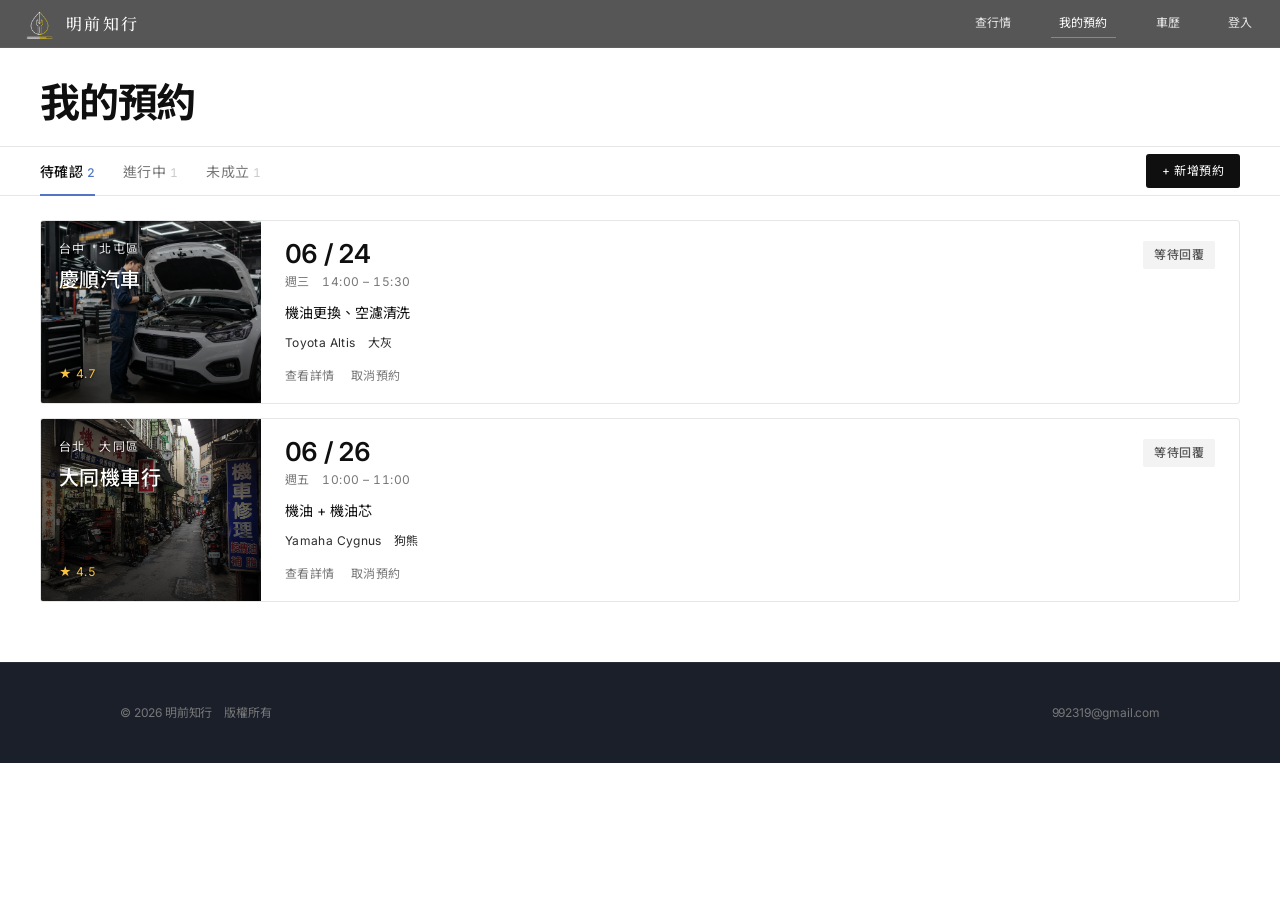
==== appointments.html @ 8d0361bd "新增預約紀錄頁面" ====
<!DOCTYPE html>
<html lang="zh-Hant">
<head>
<meta charset="UTF-8">
<meta name="viewport" content="width=device-width, initial-scale=1.0">
<title>我的預約　明前知行</title>
<link rel="preconnect" href="https://fonts.googleapis.com">
<link rel="preconnect" href="https://fonts.gstatic.com" crossorigin>
<link href="https://fonts.googleapis.com/css2?family=Inter:wght@300;400;500;600;700;800;900&family=Noto+Sans+TC:wght@300;400;500;700;900&family=Noto+Serif+TC:wght@500;700&display=swap" rel="stylesheet">
<link rel="stylesheet" href="common.css">
<link rel="stylesheet" href="appointments.css">
</head>
<body>

<nav>
  <div class="logo">
    <h1>
      <a href="index.html">
        <span class="logo-mark">
          <img src="./icon/logo-mark拷貝2.png" alt="" aria-hidden="true">
          <span class="logo-text">明前知行</span>
        </span>
      </a>
    </h1>
  </div>
  <ul class="links">
    <li><a href="market.html">查行情</a></li>
    <li class="is-current"><a href="appointments.html">我的預約</a></li>
    <li><a href="vehicle.html">車歷</a></li>
    <li><a href="login.html">登入</a></li>
  </ul>
  <button type="button" class="nav-toggle" aria-label="開啟選單" aria-expanded="false">
    <svg class="icon-open" viewBox="0 0 24 24" fill="none" stroke="currentColor" stroke-width="2" stroke-linecap="round" stroke-linejoin="round" aria-hidden="true">
      <line x1="4" y1="6" x2="20" y2="6"/>
      <line x1="4" y1="12" x2="20" y2="12"/>
      <line x1="4" y1="18" x2="20" y2="18"/>
    </svg>
    <svg class="icon-close" viewBox="0 0 24 24" fill="none" stroke="currentColor" stroke-width="2" stroke-linecap="round" stroke-linejoin="round" aria-hidden="true">
      <line x1="6" y1="6" x2="18" y2="18"/>
      <line x1="18" y1="6" x2="6" y2="18"/>
    </svg>
  </button>
</nav>

<main class="ap">

  <header class="ap-head">
    <h1>我的預約</h1>
  </header>

  <div class="ap-toolbar">
    <div class="ap-tabs" role="tablist">
      <button type="button" role="tab" class="ap-tab is-active" aria-selected="true" data-status="pending">
        待確認<span data-count="pending">2</span>
      </button>
      <button type="button" role="tab" class="ap-tab" aria-selected="false" data-status="in_progress">
        進行中<span data-count="in_progress">1</span>
      </button>
      <button type="button" role="tab" class="ap-tab" aria-selected="false" data-status="closed">
        未成立<span data-count="closed">1</span>
      </button>
    </div>
    <a href="ticket.html" class="ap-add">+ 新增預約</a>
  </div>

  <section class="ap-list" aria-label="預約列表">

    <div class="ap-bulk" hidden>
      <span>未成立紀錄　共 <strong data-bulk-count>0</strong> 筆</span>
      <button type="button" class="ap-bulk-clear">清除全部</button>
    </div>

    <!-- ===== 待確認 1 ===== -->
    <article class="ap-card" data-status="pending">
      <div class="photo" style="background-image:url('./圖片素材/shop/car-repair-2.jpg')">
        <header>
          <p class="city">台中　北屯區</p>
          <h3 class="shop">慶順汽車</h3>
        </header>
        <p class="rating">★ 4.7</p>
      </div>
      <div class="body">
        <header>
          <time datetime="2026-06-24T14:00">
            <strong>06 / 24</strong>
            <span>週三　14:00 – 15:30</span>
          </time>
          <span class="badge wait">等待回覆</span>
        </header>
        <p class="services">機油更換、空濾清洗</p>
        <p class="vehicle">Toyota Altis　大灰</p>
        <div class="actions">
          <button type="button">查看詳情</button>
          <button type="button" class="cancel">取消預約</button>
        </div>
      </div>
    </article>

    <!-- ===== 待確認 2 ===== -->
    <article class="ap-card" data-status="pending">
      <div class="photo" style="background-image:url('./圖片素材/shop/alley-day.jpg')">
        <header>
          <p class="city">台北　大同區</p>
          <h3 class="shop">大同機車行</h3>
        </header>
        <p class="rating">★ 4.5</p>
      </div>
      <div class="body">
        <header>
          <time datetime="2026-06-26T10:00">
            <strong>06 / 26</strong>
            <span>週五　10:00 – 11:00</span>
          </time>
          <span class="badge wait">等待回覆</span>
        </header>
        <p class="services">機油 + 機油芯</p>
        <p class="vehicle">Yamaha Cygnus　狗熊</p>
        <div class="actions">
          <button type="button">查看詳情</button>
          <button type="button" class="cancel">取消預約</button>
        </div>
      </div>
    </article>

    <!-- ===== 進行中 1 ===== -->
    <article class="ap-card" data-status="in_progress" hidden>
      <div class="photo" style="background-image:url('./圖片素材/shop/shop-2.jpg')">
        <header>
          <p class="city">新北　三重區</p>
          <h3 class="shop">三益車業</h3>
        </header>
        <p class="rating">★ 4.8</p>
      </div>
      <div class="body">
        <header>
          <time datetime="2026-06-23T15:00">
            <strong>06 / 23</strong>
            <span>週一　15:00 – 16:00</span>
          </time>
          <span class="badge ok">預約成功</span>
        </header>
        <p class="services">煞車皮更換</p>
        <p class="vehicle">SYM Jet SL　小銀</p>
        <div class="actions">
          <span class="note">如需取消請聯絡車行</span>
          <a href="tel:+886229876543" class="tel">02-2987-6543</a>
        </div>
      </div>
    </article>

    <!-- ===== 未成立 1 ===== -->
    <article class="ap-card is-closed" data-status="closed" hidden>
      <div class="photo" style="background-image:url('./圖片素材/shop/shop-4.jpg')">
        <header>
          <p class="city">台南　中西區</p>
          <h3 class="shop">洪大車行</h3>
        </header>
        <p class="rating">★ 4.6</p>
      </div>
      <div class="body">
        <header>
          <time datetime="2026-06-20T09:00">
            <strong>06 / 20</strong>
            <span>週五　09:00 – 10:00</span>
          </time>
          <span class="badge reject">車行未接</span>
        </header>
        <p class="services">六萬公里大保養</p>
        <p class="vehicle">Honda Civic　小白</p>
        <div class="actions">
          <button type="button" class="delete">刪除紀錄</button>
        </div>
      </div>
    </article>

    <p class="ap-empty" data-empty="default" hidden>
      這個分頁還沒有預約
      <a href="ticket.html">+ 新增預約</a>
    </p>
    <p class="ap-empty" data-empty="closed" hidden>
      目前沒有未成立的紀錄
    </p>

  </section>

</main>

<footer>
  <p>© 2026 明前知行　版權所有</p>
  <a href="mailto:992319@gmail.com">992319@gmail.com</a>
</footer>

<script src="nav.js"></script>
<script src="appointments.js"></script>

</body>
</html>
---- common.css ----
/* 字型 */
@import url('https://fonts.googleapis.com/css2?family=Cormorant+Garamond:ital,wght@0,300;0,400;1,300;1,400&family=Noto+Serif+TC:wght@300;400;500&family=Noto+Sans+TC:wght@300;400;500&family=DM+Serif+Display:ital@0;1&display=swap');


/* 變數 */
:root {
  /* 顏色 */
    --white: #fff;
    --ink: #0f0f0f;
    --muted: #777;
    --muted-light: #cbcaca;
    --line: #e6e6e6;
    --bg-off: #f8f8f8;
    --accent: #5275c6;
    --accent-deep: #0F2D6E;
    --accent-glow: rgba(11, 32, 75, 0.906);
    --yellow: #fac23f;
    --yellow-dark: #cb9820;
    --dark: #1a1f2a;

    /* 文字尺寸 */
    --fs-title: 58px;
    --fs-price: 96px;
    --fs-date: 48px;
    --fs-page-title: 40px;
    --fs-amount: 32px;
    --fs-label: 24px;
    --fs-lg: 20px;
    --fs-body: 16px;
    --fs-sm: 14px;
    --fs-xs: 12px;
     /* 間距 */
    --pad-x-page: 120px; 
    --pad-x-section: 40px; 
    --pad-y-section: 60px;

    /* nav 高度 */
    --nav-h: 48px;
}

/* rest */
*, *::before, *::after 
{ box-sizing: border-box; margin: 0; padding: 0; }
html { scroll-behavior: smooth; }
a {
    text-decoration: none;
    color: inherit;
}
ul, ol {
    list-style: none;
    padding: 0;
    margin: 0;
}
body {
    background: var(--white);
    color: var(--ink);
    font-family: 'Noto Sans TC', sans-serif;
    font-weight: 400;
    line-height: 1.7;
    overflow-x: hidden;
}

/* wrap */
.wrap{
    max-width: 1440px;
    margin: auto;
}

/* nav */
nav{
    display: flex;
    justify-content: space-between;
    align-items: center;
    padding: 0 20px;
    height: var(--nav-h);
    background: rgba(22,22,23,.72);
    backdrop-filter: saturate(180%) blur(20px);
    -webkit-backdrop-filter: saturate(180%) blur(20px);
    border-bottom: 1px solid rgba(255,255,255,0.06);
    position: fixed;
    top: 0;
    left: 0;
    right: 0;
    z-index: 99;
    transition: background 0.3s, border-color 0.3s;
}
.logo svg {
    display: block;
}
.logo {
    display: flex;
    align-items: center;
    height: 100%;
}
.logo h1{
    display: flex;
    align-items: center;
    font-size: var(--fs-body);
    line-height: 1;
    color: var(--white);
}
.logo h1 a {
    display: flex;
    align-items: center;
}
.logo-mark {
    display: inline-flex;
    align-items: center;
    gap: 10px;
}
.logo-mark img {
    width: 36px;
    height: 36px;
    display: block;
    object-fit: contain;
    /* 不用 drop-shadow（會白光暈把黃色稀釋）
       改用 contrast + saturate 強化對比飽和：黃更黃、白更白、線條視覺更實 */
    filter: contrast(1.35) saturate(1.5) brightness(1.05);
}
.logo-text {
    font-family: 'Noto Serif TC', serif;
    font-size: 16px;
    font-weight: 500;
    letter-spacing: .15em;
    color: var(--white);
    white-space: nowrap;
}
@media (max-width: 480px) {
    .logo-mark img { width: 32px; height: 32px; }
    .logo-text { font-size: 14px; }
}
.links{
    display: flex;
    align-items: center;
    gap: 32px;
}
.links a{
    display: block;
    padding: 4px 8px;
    color: rgba(255,255,255,.85);
    font-family: 'Inter','Noto Sans TC',sans-serif;
    font-size: 12px;
    font-weight: 400;
    letter-spacing: .01em;
    transition: color .2s;
}
.links a:active{
    color: var(--white);
}
@media (hover: hover) {
    .links a:hover{
        color: var(--white);
    }
}
.links .is-current a {
    color: var(--white);
    border-bottom: 1px solid rgba(255,255,255,.3);
}

/* 漢堡按鈕（手機才顯示）*/
.nav-toggle {
    display: none;
    width: 44px;
    height: 44px;
    background: none;
    border: none;
    cursor: pointer;
    color: var(--white);
    align-items: center;
    justify-content: center;
}
.nav-toggle svg {
    width: 24px;
    height: 24px;
    display: block;
}
.nav-toggle .icon-close { display: none; }
nav.is-open .nav-toggle .icon-open { display: none; }
nav.is-open .nav-toggle .icon-close { display: block; }

/* nav RWD：≤1024px 漢堡選單(.links 改 absolute dropdown)
   nav 高度永遠固定 48,logo/漢堡絕對置中,無追逐感
   ───────────────────────────────────────── */
@media (max-width: 1024px) {
    nav {
        /* 高度固定不變,padding 不變 → 縮放無追逐感 */
        height: var(--nav-h);
    }
    .nav-toggle {
        display: flex;
    }
    .links {
        /* 從 flow 拿出，dropdown 從 nav 下緣垂下 */
        position: absolute;
        top: 100%;
        left: 0;
        right: 0;
        flex-direction: column;
        align-items: stretch;
        gap: 0;
        background: rgba(22,22,23,.92);
        backdrop-filter: saturate(180%) blur(20px);
        -webkit-backdrop-filter: saturate(180%) blur(20px);
        max-height: 0;
        overflow: hidden;
        overflow-y: auto;
        -webkit-overflow-scrolling: touch;
        transition: max-height .35s ease, opacity .25s ease;
        opacity: 0;
    }
    nav.is-open .links {
        max-height: 80vh;
        opacity: 1;
        padding-block: 4px 16px;
        border-top: 0.5px solid rgba(255,255,255,0.08);
    }
    .links li {
        border-bottom: 0.5px solid rgba(255,255,255,0.06);
    }
    .links li:last-child {
        border-bottom: none;
    }
    .links a {
        font-family: 'Inter','Noto Sans TC',sans-serif;
        font-size: 15px;
        font-weight: 400;
        padding: 16px 20px;
        letter-spacing: .02em;
        min-height: 44px;
        display: flex;
        align-items: center;
    }
    .links .is-current a {
        border-bottom: none;
        color: var(--yellow);
    }
}
h2 {
    font-weight: 400;
    font-size: var(--fs-page-title);
    margin-block: 20px;
}

h3 {
    font-family: 'Noto Sans TC', sans-serif;
    font-weight: 300;
    font-size: var(--fs-sm);
    letter-spacing: 0.1em;
}

/* btn */
button{
    border: none;
    background: none;
}
.btn-primary{
    width: 124px;
    display: block;
    background-color: var(--yellow);
    padding: 12px 20px;
    display: flex;
    justify-content: space-between;
    align-items: center;
    gap: 4px;
    border-radius: 2px;
    transition: background .2s;
}
.btn-primary:active{
    background-color: var(--yellow-dark);
}
@media (hover: hover) {
    .btn-primary:hover{
        background-color: var(--yellow-dark);
    }
}

.btn-secondary{
    width: 124px;
    display: block;
    padding: 12px 20px;
    display: flex;
    justify-content: space-between;
    align-items: center;
    gap: 4px;
    border-radius: 3px;
    transition: border .2s;
    background-color: var(--accent-deep);
    color: var(--white);
}
.btn-secondary:active{
    background-color: var(--accent-glow);
}
@media (hover: hover) {
    .btn-secondary:hover{
        background-color: var(--accent-glow);
    }
}

/* card */
.card{
    display: flex;
    flex-direction: column;
    width: 100%;
}
.card-title h3{
    color: var(--accent-deep);
}
.card-title p{
    color: var(--dark);
    font-size: var(--fs-sm);
}
.card-title p span{
    font-size: var(--fs-amount);
    color:var(--ink)
}
.tags span{
    margin-right: 12px;
    padding: 4px;
    display: inline-block;
    font-size: var(--fs-xs);
    background-color: var(--accent);
    border-radius: 3px;
    color: var(--bg-off);
}
.card-content p{
    color: var(--accent-deep);
    margin-top: 12px;
    font-size: var(--fs-xs);
}

/* footer */
footer {
    padding: 40px var(--pad-x-page);
    background: var(--dark);
    color: var(--muted);
    display: flex;
    justify-content: space-between;
    align-items: center;
    font-size: var(--fs-xs);
    border-top: 1px solid rgba(255,255,255,0.06);
}
footer a {
    color: var(--muted);
    transition: color .2s;
}
@media (hover: hover) {
    footer a:hover {
        color: var(--white);
    }
}
---- appointments.css ----
/* ============================================
   appointments.css — 車主預約追蹤頁
   ============================================ */

:root {
  --ink-soft: #2c2c2e;
  --radius: 3px;
  --badge-wait-bg: #f3f3f3;
  --badge-wait-fg: #555;
  --badge-ok-bg: #eef2fb;
  --badge-ok-fg: #2a4a8f;
  --badge-reject-bg: #eaeaea;
  --badge-reject-fg: #444;
  --badge-cancel-bg: #f3f3f3;
  --badge-cancel-fg: #999;
}

body {
  font-family: 'Inter', 'Noto Sans TC', sans-serif;
  letter-spacing: -.01em;
  color: var(--ink);
  background: var(--white);
}

/* ───── 頁面主容器 ───── */
.ap {
  padding-top: var(--nav-h);
  max-width: 1280px;
  margin: 0 auto;
}

/* ───── 頁首 ───── */
.ap-head {
  padding: 32px 40px 20px;
  border-bottom: 0.5px solid var(--line);
}
.ap-head h1 {
  font-size: var(--fs-page-title);
  font-weight: 700;
  letter-spacing: -.03em;
  line-height: 1.15;
  margin: 0;
}

/* ───── 工具列(tabs + 新增預約 CTA) ───── */
.ap-toolbar {
  display: flex;
  align-items: center;
  padding: 0 40px;
  border-bottom: 0.5px solid var(--line);
  background: var(--white);
}
.ap-tabs {
  display: flex;
  gap: 28px;
  flex: 1;
}
.ap-tab {
  padding: 14px 0;
  font-size: var(--fs-sm);
  color: var(--muted);
  letter-spacing: .02em;
  position: relative;
  background: none;
  border: none;
  cursor: pointer;
  font-family: inherit;
}
.ap-tab:hover { color: var(--ink-soft); }
.ap-tab.is-active {
  color: var(--ink);
  font-weight: 500;
}
.ap-tab.is-active::after {
  content: "";
  position: absolute;
  inset: auto 0 -0.5px 0;
  height: 2px;
  background: var(--accent);
}
.ap-tab span {
  margin-left: 4px;
  font-size: var(--fs-xs);
  color: var(--muted-light);
  font-variant-numeric: tabular-nums;
}
.ap-tab.is-active span { color: var(--accent); }

.ap-add {
  padding: 7px 16px;
  font-size: var(--fs-xs);
  background: var(--ink);
  color: var(--white);
  border-radius: var(--radius);
  letter-spacing: .04em;
  text-decoration: none;
  transition: background .2s, transform .2s;
}
.ap-add:hover {
  background: var(--ink-soft);
  transform: translateY(-1px);
}

/* ───── 列表 ───── */
.ap-list {
  padding: 24px 40px 60px;
  display: flex;
  flex-direction: column;
  gap: 14px;
  background: var(--white);
  min-height: 360px;
}

/* ───── 卡片 ───── */
.ap-card {
  background: var(--white);
  border: 0.5px solid var(--line);
  border-radius: var(--radius);
  overflow: hidden;
  display: grid;
  grid-template-columns: 220px 1fr;
  min-height: 168px;
  transition: opacity .35s, transform .25s, box-shadow .25s;
}
/* fix:[hidden] 在 display: grid 下會失效,要顯式 reset */
.ap-card[hidden],
.ap-empty[hidden] { display: none; }

.ap-card:hover {
  transform: translateY(-1px);
  box-shadow: 0 4px 16px rgba(15, 45, 110, .08);
}
.ap-card.is-leaving {
  opacity: 0;
  transform: translateY(-4px);
  pointer-events: none;
}
.ap-card.is-closed { opacity: .62; }
.ap-card.is-closed:hover {
  transform: none;
  box-shadow: none;
}

/* 左:照片區(沿用 ticket.html .tk-shop-card 視覺) */
.ap-card .photo {
  position: relative;
  background-size: cover;
  background-position: center;
  padding: 18px;
  display: flex;
  flex-direction: column;
  justify-content: space-between;
  color: var(--white);
  isolation: isolate;
}
.ap-card .photo::after {
  content: "";
  position: absolute;
  inset: 0;
  background: linear-gradient(to top, rgba(0,0,0,.72) 0%, rgba(0,0,0,.25) 55%, rgba(0,0,0,0) 100%);
  z-index: -1;
}
.ap-card .city {
  font-size: var(--fs-xs);
  letter-spacing: .12em;
  color: rgba(255,255,255,.92);
  text-shadow: 0 1px 3px rgba(0,0,0,.6);
  margin: 0;
}
.ap-card .shop {
  font-family: 'Noto Sans TC', sans-serif;
  font-weight: 500;
  font-size: var(--fs-lg);
  letter-spacing: .02em;
  margin: 6px 0 0;
  text-shadow: 0 1px 3px rgba(0,0,0,.55);
  line-height: 1.35;
}
.ap-card .rating {
  font-size: var(--fs-xs);
  color: var(--yellow);
  letter-spacing: .04em;
  text-shadow: 0 1px 3px rgba(0,0,0,.6);
  font-variant-numeric: tabular-nums;
  margin: 0;
}

/* 右:資訊區 */
.ap-card .body {
  padding: 20px 24px;
  display: flex;
  flex-direction: column;
  gap: 10px;
}
.ap-card .body > header {
  display: flex;
  align-items: flex-start;
  justify-content: space-between;
  gap: 14px;
}
.ap-card time {
  font-variant-numeric: tabular-nums;
}
.ap-card time strong {
  display: block;
  font-size: 26px;
  font-weight: 600;
  letter-spacing: -.03em;
  line-height: 1;
}
.ap-card time span {
  display: block;
  font-size: var(--fs-xs);
  color: var(--muted);
  margin-top: 5px;
  letter-spacing: .04em;
}

/* 狀態徽章 */
.ap-card .badge {
  font-size: var(--fs-xs);
  padding: 4px 11px;
  border-radius: 2px;
  letter-spacing: .04em;
  white-space: nowrap;
  align-self: flex-start;
  font-weight: 500;
}
.ap-card .badge.wait   { background: var(--badge-wait-bg);   color: var(--badge-wait-fg); }
.ap-card .badge.ok     { background: var(--badge-ok-bg);     color: var(--badge-ok-fg); }
.ap-card .badge.reject { background: var(--badge-reject-bg); color: var(--badge-reject-fg); }
.ap-card .badge.cancel { background: var(--badge-cancel-bg); color: var(--badge-cancel-fg); }

/* 服務項目(純文字逗號分隔,沿用 Airbnb / Booking 派) */
.ap-card .services {
  font-size: var(--fs-sm);
  color: var(--ink);
  letter-spacing: -.005em;
  margin: 0;
  line-height: 1.5;
}

/* 車款 暱稱 */
.ap-card .vehicle {
  font-size: var(--fs-xs);
  color: var(--ink-soft);
  letter-spacing: .03em;
  font-variant-numeric: tabular-nums;
  margin: 0;
}

/* 動作列 */
.ap-card .actions {
  display: flex;
  gap: 16px;
  align-items: center;
  margin-top: 2px;
}
.ap-card .actions button,
.ap-card .actions a {
  font-size: var(--fs-xs);
  color: var(--muted);
  letter-spacing: .04em;
  cursor: pointer;
  background: none;
  border: none;
  padding: 0;
  font-family: inherit;
  text-decoration: none;
  transition: color .2s;
}
.ap-card .actions button:hover { color: var(--ink); }
.ap-card .actions .cancel:hover { color: #b04040; }
.ap-card .actions .delete:hover { color: #b04040; }
.ap-card .actions .tel {
  color: var(--accent);
  font-weight: 500;
  font-variant-numeric: tabular-nums;
}
.ap-card .actions .tel:hover { color: var(--accent-deep); }
.ap-card .actions .note {
  cursor: default;
}

/* ───── 未成立 tab 的批次操作列 ───── */
.ap-bulk {
  display: flex;
  align-items: center;
  justify-content: space-between;
  padding: 10px 16px;
  background: #fafafa;
  border: 0.5px solid var(--line);
  border-radius: var(--radius);
  font-size: var(--fs-xs);
  color: var(--muted);
  letter-spacing: .02em;
  margin-bottom: 4px;
}
.ap-bulk strong {
  color: var(--ink);
  font-weight: 600;
  font-variant-numeric: tabular-nums;
}
.ap-bulk-clear {
  font-size: var(--fs-xs);
  color: var(--muted);
  letter-spacing: .04em;
  cursor: pointer;
  background: none;
  border: none;
  padding: 4px 10px;
  font-family: inherit;
  transition: color .2s;
}
.ap-bulk-clear:hover { color: #b04040; }
.ap-bulk[hidden] { display: none; }

/* ───── 空狀態 ───── */
.ap-empty {
  padding: 80px 40px;
  text-align: center;
  color: var(--muted);
  font-size: var(--fs-body);
  letter-spacing: .02em;
}
.ap-empty a {
  display: inline-block;
  margin-top: 20px;
  padding: 10px 22px;
  font-size: var(--fs-sm);
  background: var(--ink);
  color: var(--white);
  border-radius: var(--radius);
  letter-spacing: .04em;
  text-decoration: none;
  transition: background .2s;
}
.ap-empty a:hover { background: var(--ink-soft); }

/* ============================================
   RWD
   ============================================ */

@media (max-width: 1024px) {
  .ap-head { padding: 28px 32px 18px; }
  .ap-head h1 { font-size: 36px; }
  .ap-toolbar { padding: 0 32px; }
  .ap-tabs { gap: 24px; }
  .ap-list { padding: 20px 32px 48px; }
  .ap-card { grid-template-columns: 180px 1fr; }
}

@media (max-width: 768px) {
  .ap-head { padding: 24px 20px 16px; }
  .ap-head h1 { font-size: 30px; }

  .ap-toolbar { padding: 0 20px; overflow-x: auto; scrollbar-width: none; }
  .ap-toolbar::-webkit-scrollbar { display: none; }
  .ap-tabs { gap: 18px; }
  .ap-tab { white-space: nowrap; flex-shrink: 0; }
  .ap-add { flex-shrink: 0; padding: 6px 12px; font-size: 11px; }

  .ap-list { padding: 16px 20px 40px; }

  .ap-card {
    grid-template-columns: 1fr;
    min-height: auto;
  }
  .ap-card .photo { min-height: 120px; padding: 16px 18px; }
  .ap-card .shop { font-size: 17px; }
  .ap-card .body { padding: 16px 18px 18px; }
  .ap-card time strong { font-size: 22px; }
  .ap-card .actions { flex-wrap: wrap; gap: 14px; }
}

@media (max-width: 480px) {
  .ap-head h1 { font-size: 26px; }
  .ap-card .photo { min-height: 100px; padding: 14px 16px; }
  .ap-card .shop { font-size: 16px; }
  .ap-card .body > header { flex-direction: column; gap: 8px; }
}
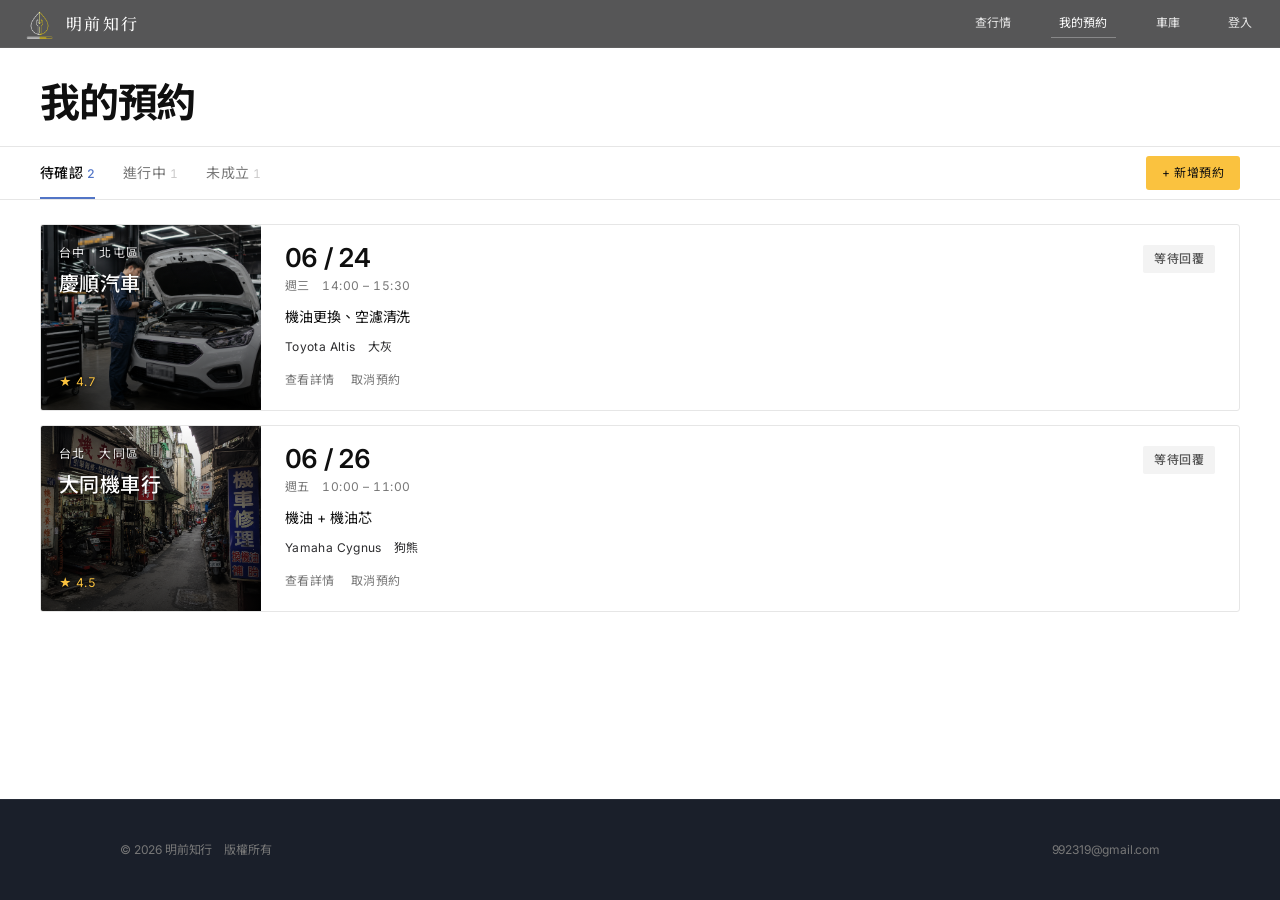
==== commit 2b097437: "預約頁rwd調整" ====
--- a/appointments.html
+++ b/appointments.html
@@ -3,7 +3,7 @@
 <head>
 <meta charset="UTF-8">
 <meta name="viewport" content="width=device-width, initial-scale=1.0">
-<title>我的預約　明前知行</title>
+<title>我的預約</title>
 <link rel="preconnect" href="https://fonts.googleapis.com">
 <link rel="preconnect" href="https://fonts.gstatic.com" crossorigin>
 <link href="https://fonts.googleapis.com/css2?family=Inter:wght@300;400;500;600;700;800;900&family=Noto+Sans+TC:wght@300;400;500;700;900&family=Noto+Serif+TC:wght@500;700&display=swap" rel="stylesheet">
@@ -12,186 +12,186 @@
 </head>
 <body>
 
-<nav>
-  <div class="logo">
-    <h1>
-      <a href="index.html">
-        <span class="logo-mark">
-          <img src="./icon/logo-mark拷貝2.png" alt="" aria-hidden="true">
-          <span class="logo-text">明前知行</span>
-        </span>
-      </a>
-    </h1>
-  </div>
-  <ul class="links">
-    <li><a href="market.html">查行情</a></li>
-    <li class="is-current"><a href="appointments.html">我的預約</a></li>
-    <li><a href="vehicle.html">車歷</a></li>
-    <li><a href="login.html">登入</a></li>
-  </ul>
-  <button type="button" class="nav-toggle" aria-label="開啟選單" aria-expanded="false">
-    <svg class="icon-open" viewBox="0 0 24 24" fill="none" stroke="currentColor" stroke-width="2" stroke-linecap="round" stroke-linejoin="round" aria-hidden="true">
-      <line x1="4" y1="6" x2="20" y2="6"/>
-      <line x1="4" y1="12" x2="20" y2="12"/>
-      <line x1="4" y1="18" x2="20" y2="18"/>
-    </svg>
-    <svg class="icon-close" viewBox="0 0 24 24" fill="none" stroke="currentColor" stroke-width="2" stroke-linecap="round" stroke-linejoin="round" aria-hidden="true">
-      <line x1="6" y1="6" x2="18" y2="18"/>
-      <line x1="18" y1="6" x2="6" y2="18"/>
-    </svg>
-  </button>
-</nav>
+  <nav>
+    <div class="logo">
+      <h1>
+        <a href="index.html">
+          <span class="logo-mark">
+            <img src="./icon/logo-mark拷貝2.png" alt="" aria-hidden="true">
+            <span class="logo-text">明前知行</span>
+          </span>
+        </a>
+      </h1>
+    </div>
+    <ul class="links">
+      <li><a href="market.html">查行情</a></li>
+      <li class="is-current"><a href="appointments.html">我的預約</a></li>
+      <li><a href="vehicle.html">車庫</a></li>
+      <li><a href="login.html">登入</a></li>
+    </ul>
+    <button type="button" class="nav-toggle" aria-label="開啟選單" aria-expanded="false">
+      <svg class="icon-open" viewBox="0 0 24 24" fill="none" stroke="currentColor" stroke-width="2" stroke-linecap="round" stroke-linejoin="round" aria-hidden="true">
+        <line x1="4" y1="6" x2="20" y2="6"/>
+        <line x1="4" y1="12" x2="20" y2="12"/>
+        <line x1="4" y1="18" x2="20" y2="18"/>
+      </svg>
+      <svg class="icon-close" viewBox="0 0 24 24" fill="none" stroke="currentColor" stroke-width="2" stroke-linecap="round" stroke-linejoin="round" aria-hidden="true">
+        <line x1="6" y1="6" x2="18" y2="18"/>
+        <line x1="18" y1="6" x2="6" y2="18"/>
+      </svg>
+    </button>
+  </nav>
 
-<main class="ap">
+  <main class="ap">
 
-  <header class="ap-head">
-    <h1>我的預約</h1>
-  </header>
+    <header class="ap-head">
+      <h1>我的預約</h1>
+    </header>
 
-  <div class="ap-toolbar">
-    <div class="ap-tabs" role="tablist">
-      <button type="button" role="tab" class="ap-tab is-active" aria-selected="true" data-status="pending">
-        待確認<span data-count="pending">2</span>
-      </button>
-      <button type="button" role="tab" class="ap-tab" aria-selected="false" data-status="in_progress">
-        進行中<span data-count="in_progress">1</span>
-      </button>
-      <button type="button" role="tab" class="ap-tab" aria-selected="false" data-status="closed">
-        未成立<span data-count="closed">1</span>
-      </button>
-    </div>
-    <a href="ticket.html" class="ap-add">+ 新增預約</a>
-  </div>
-
-  <section class="ap-list" aria-label="預約列表">
-
-    <div class="ap-bulk" hidden>
-      <span>未成立紀錄　共 <strong data-bulk-count>0</strong> 筆</span>
-      <button type="button" class="ap-bulk-clear">清除全部</button>
+    <div class="ap-toolbar">
+      <div class="ap-tabs" role="tablist">
+        <button type="button" role="tab" class="ap-tab is-active" aria-selected="true" data-status="pending">
+          待確認<span data-count="pending">2</span>
+        </button>
+        <button type="button" role="tab" class="ap-tab" aria-selected="false" data-status="in_progress">
+          進行中<span data-count="in_progress">1</span>
+        </button>
+        <button type="button" role="tab" class="ap-tab" aria-selected="false" data-status="closed">
+          未成立<span data-count="closed">1</span>
+        </button>
+      </div>
+      <a href="ticket.html" class="ap-add">+ 新增預約</a>
     </div>
 
-    <!-- ===== 待確認 1 ===== -->
-    <article class="ap-card" data-status="pending">
-      <div class="photo" style="background-image:url('./圖片素材/shop/car-repair-2.jpg')">
-        <header>
-          <p class="city">台中　北屯區</p>
-          <h3 class="shop">慶順汽車</h3>
-        </header>
-        <p class="rating">★ 4.7</p>
+    <section class="ap-list" aria-label="預約列表">
+
+      <div class="ap-bulk" hidden>
+        <span>未成立紀錄　共 <strong data-bulk-count>0</strong> 筆</span>
+        <button type="button" class="ap-bulk-clear">清除全部</button>
       </div>
-      <div class="body">
-        <header>
-          <time datetime="2026-06-24T14:00">
-            <strong>06 / 24</strong>
-            <span>週三　14:00 – 15:30</span>
-          </time>
-          <span class="badge wait">等待回覆</span>
-        </header>
-        <p class="services">機油更換、空濾清洗</p>
-        <p class="vehicle">Toyota Altis　大灰</p>
-        <div class="actions">
-          <button type="button">查看詳情</button>
-          <button type="button" class="cancel">取消預約</button>
+
+      <!-- ===== 待確認 1 ===== -->
+      <article class="ap-card" data-status="pending">
+        <div class="photo" style="background-image:url('./圖片素材/shop/car-repair-2.jpg')">
+          <header>
+            <p class="city">台中　北屯區</p>
+            <h3 class="shop">慶順汽車</h3>
+          </header>
+          <p class="rating">★ 4.7</p>
         </div>
-      </div>
-    </article>
+        <div class="body">
+          <header>
+            <time datetime="2026-06-24T14:00">
+              <strong>06 / 24</strong>
+              <span>週三　14:00 – 15:30</span>
+            </time>
+            <span class="badge wait">等待回覆</span>
+          </header>
+          <p class="services">機油更換、空濾清洗</p>
+          <p class="vehicle">Toyota Altis　大灰</p>
+          <div class="actions">
+            <button type="button">查看詳情</button>
+            <button type="button" class="cancel">取消預約</button>
+          </div>
+        </div>
+      </article>
 
-    <!-- ===== 待確認 2 ===== -->
-    <article class="ap-card" data-status="pending">
-      <div class="photo" style="background-image:url('./圖片素材/shop/alley-day.jpg')">
-        <header>
-          <p class="city">台北　大同區</p>
-          <h3 class="shop">大同機車行</h3>
-        </header>
-        <p class="rating">★ 4.5</p>
-      </div>
-      <div class="body">
-        <header>
-          <time datetime="2026-06-26T10:00">
-            <strong>06 / 26</strong>
-            <span>週五　10:00 – 11:00</span>
-          </time>
-          <span class="badge wait">等待回覆</span>
-        </header>
-        <p class="services">機油 + 機油芯</p>
-        <p class="vehicle">Yamaha Cygnus　狗熊</p>
-        <div class="actions">
-          <button type="button">查看詳情</button>
-          <button type="button" class="cancel">取消預約</button>
+      <!-- ===== 待確認 2 ===== -->
+      <article class="ap-card" data-status="pending">
+        <div class="photo" style="background-image:url('./圖片素材/shop/alley-day.jpg')">
+          <header>
+            <p class="city">台北　大同區</p>
+            <h3 class="shop">大同機車行</h3>
+          </header>
+          <p class="rating">★ 4.5</p>
         </div>
-      </div>
-    </article>
+        <div class="body">
+          <header>
+            <time datetime="2026-06-26T10:00">
+              <strong>06 / 26</strong>
+              <span>週五　10:00 – 11:00</span>
+            </time>
+            <span class="badge wait">等待回覆</span>
+          </header>
+          <p class="services">機油 + 機油芯</p>
+          <p class="vehicle">Yamaha Cygnus　狗熊</p>
+          <div class="actions">
+            <button type="button">查看詳情</button>
+            <button type="button" class="cancel">取消預約</button>
+          </div>
+        </div>
+      </article>
 
-    <!-- ===== 進行中 1 ===== -->
-    <article class="ap-card" data-status="in_progress" hidden>
-      <div class="photo" style="background-image:url('./圖片素材/shop/shop-2.jpg')">
-        <header>
-          <p class="city">新北　三重區</p>
-          <h3 class="shop">三益車業</h3>
-        </header>
-        <p class="rating">★ 4.8</p>
-      </div>
-      <div class="body">
-        <header>
-          <time datetime="2026-06-23T15:00">
-            <strong>06 / 23</strong>
-            <span>週一　15:00 – 16:00</span>
-          </time>
-          <span class="badge ok">預約成功</span>
-        </header>
-        <p class="services">煞車皮更換</p>
-        <p class="vehicle">SYM Jet SL　小銀</p>
-        <div class="actions">
-          <span class="note">如需取消請聯絡車行</span>
-          <a href="tel:+886229876543" class="tel">02-2987-6543</a>
+      <!-- ===== 進行中 1 ===== -->
+      <article class="ap-card" data-status="in_progress" hidden>
+        <div class="photo" style="background-image:url('./圖片素材/shop/shop-2.jpg')">
+          <header>
+            <p class="city">新北　三重區</p>
+            <h3 class="shop">三益車業</h3>
+          </header>
+          <p class="rating">★ 4.8</p>
         </div>
-      </div>
-    </article>
+        <div class="body">
+          <header>
+            <time datetime="2026-06-23T15:00">
+              <strong>06 / 23</strong>
+              <span>週一　15:00 – 16:00</span>
+            </time>
+            <span class="badge ok">預約成功</span>
+          </header>
+          <p class="services">煞車皮更換</p>
+          <p class="vehicle">SYM Jet SL　小銀</p>
+          <div class="actions">
+            <span class="note">如需取消請聯絡車行</span>
+            <a href="tel:+886229876543" class="tel">02-2987-6543</a>
+          </div>
+        </div>
+      </article>
 
-    <!-- ===== 未成立 1 ===== -->
-    <article class="ap-card is-closed" data-status="closed" hidden>
-      <div class="photo" style="background-image:url('./圖片素材/shop/shop-4.jpg')">
-        <header>
-          <p class="city">台南　中西區</p>
-          <h3 class="shop">洪大車行</h3>
-        </header>
-        <p class="rating">★ 4.6</p>
-      </div>
-      <div class="body">
-        <header>
-          <time datetime="2026-06-20T09:00">
-            <strong>06 / 20</strong>
-            <span>週五　09:00 – 10:00</span>
-          </time>
-          <span class="badge reject">車行未接</span>
-        </header>
-        <p class="services">六萬公里大保養</p>
-        <p class="vehicle">Honda Civic　小白</p>
-        <div class="actions">
-          <button type="button" class="delete">刪除紀錄</button>
+      <!-- ===== 未成立 1 ===== -->
+      <article class="ap-card is-closed" data-status="closed" hidden>
+        <div class="photo" style="background-image:url('./圖片素材/shop/shop-4.jpg')">
+          <header>
+            <p class="city">台南　中西區</p>
+            <h3 class="shop">洪大車行</h3>
+          </header>
+          <p class="rating">★ 4.6</p>
         </div>
-      </div>
-    </article>
+        <div class="body">
+          <header>
+            <time datetime="2026-06-20T09:00">
+              <strong>06 / 20</strong>
+              <span>週五　09:00 – 10:00</span>
+            </time>
+            <span class="badge reject">車行未接</span>
+          </header>
+          <p class="services">六萬公里大保養</p>
+          <p class="vehicle">Honda Civic　小白</p>
+          <div class="actions">
+            <button type="button" class="delete">刪除紀錄</button>
+          </div>
+        </div>
+      </article>
 
-    <p class="ap-empty" data-empty="default" hidden>
-      這個分頁還沒有預約
-      <a href="ticket.html">+ 新增預約</a>
-    </p>
-    <p class="ap-empty" data-empty="closed" hidden>
-      目前沒有未成立的紀錄
-    </p>
+      <p class="ap-empty" data-empty="default" hidden>
+        這個分頁還沒有預約
+        <a href="ticket.html">+ 新增預約</a>
+      </p>
+      <p class="ap-empty" data-empty="closed" hidden>
+        目前沒有未成立的紀錄
+      </p>
 
-  </section>
+    </section>
 
-</main>
+  </main>
 
-<footer>
-  <p>© 2026 明前知行　版權所有</p>
-  <a href="mailto:992319@gmail.com">992319@gmail.com</a>
-</footer>
+  <footer>
+    <p>© 2026 明前知行　版權所有</p>
+    <a href="mailto:992319@gmail.com">992319@gmail.com</a>
+  </footer>
 
-<script src="nav.js"></script>
-<script src="appointments.js"></script>
+  <script src="nav.js"></script>
+  <script src="appointments.js"></script>
 
 </body>
 </html>
--- a/common.css
+++ b/common.css
@@ -1,5 +1,7 @@
-/* 字型 */
-@import url('https://fonts.googleapis.com/css2?family=Cormorant+Garamond:ital,wght@0,300;0,400;1,300;1,400&family=Noto+Serif+TC:wght@300;400;500&family=Noto+Sans+TC:wght@300;400;500&family=DM+Serif+Display:ital@0;1&display=swap');
+/* 字型
+   只載全站共用字體:Inter(數字 內文)+ Noto Sans TC(中文)+ Noto Serif TC(nav logo)
+   裝飾字體 Cormorant Garamond / DM Serif Display 已搬到 ticket.html / market.html 各自 link */
+@import url('https://fonts.googleapis.com/css2?family=Inter:wght@300;400;500;600&family=Noto+Sans+TC:wght@300;400;500&family=Noto+Serif+TC:wght@300;400;500&display=swap');
 
 
 /* 變數 */
@@ -58,6 +60,29 @@
     font-weight: 400;
     line-height: 1.7;
     overflow-x: hidden;
+}
+
+/* 表單元素 reset*/
+input, textarea, select, button, option {
+    font: inherit;
+    font-family: inherit;
+    color: inherit;
+    letter-spacing: inherit;
+}
+textarea {
+    font-family: inherit;
+    resize: vertical;
+}
+input::placeholder, textarea::placeholder {
+    color: var(--muted-light);
+    opacity: 1;
+}
+button {
+    cursor: pointer;
+}
+button:disabled {
+    cursor: not-allowed;
+    opacity: .5;
 }
 
 /* wrap */
@@ -347,4 +372,12 @@
     footer a:hover {
         color: var(--white);
     }
+}
+@media (max-width: 768px) {
+    footer {
+        padding: 24px 20px;
+        flex-direction: column;
+        gap: 8px;
+        text-align: center;
+    }
 }
--- a/appointments.css
+++ b/appointments.css
@@ -1,6 +1,6 @@
-/* ============================================
+/* 
    appointments.css — 車主預約追蹤頁
-   ============================================ */
+    */
 
 :root {
   --ink-soft: #2c2c2e;
@@ -20,12 +20,18 @@
   letter-spacing: -.01em;
   color: var(--ink);
   background: var(--white);
-}
+  min-height: 100vh;
+  display: flex;
+  flex-direction: column;
+}
+
+footer { margin-top: auto; }
 
 /* ───── 頁面主容器 ───── */
 .ap {
   padding-top: var(--nav-h);
   max-width: 1280px;
+  width: 100%;
   margin: 0 auto;
 }
 
@@ -89,15 +95,15 @@
 .ap-add {
   padding: 7px 16px;
   font-size: var(--fs-xs);
-  background: var(--ink);
-  color: var(--white);
+  background: var(--yellow);
+  color: var(--ink);
   border-radius: var(--radius);
   letter-spacing: .04em;
   text-decoration: none;
   transition: background .2s, transform .2s;
 }
 .ap-add:hover {
-  background: var(--ink-soft);
+  background: var(--yellow-dark);
   transform: translateY(-1px);
 }
 
@@ -141,7 +147,7 @@
   box-shadow: none;
 }
 
-/* 左:照片區(沿用 ticket.html .tk-shop-card 視覺) */
+/* 左:照片區 */
 .ap-card .photo {
   position: relative;
   background-size: cover;
@@ -231,7 +237,7 @@
 .ap-card .badge.reject { background: var(--badge-reject-bg); color: var(--badge-reject-fg); }
 .ap-card .badge.cancel { background: var(--badge-cancel-bg); color: var(--badge-cancel-fg); }
 
-/* 服務項目(純文字逗號分隔,沿用 Airbnb / Booking 派) */
+/* 服務項目 */
 .ap-card .services {
   font-size: var(--fs-sm);
   color: var(--ink);
@@ -337,9 +343,9 @@
 }
 .ap-empty a:hover { background: var(--ink-soft); }
 
-/* ============================================
+/* 
    RWD
-   ============================================ */
+    */
 
 @media (max-width: 1024px) {
   .ap-head { padding: 28px 32px 18px; }
